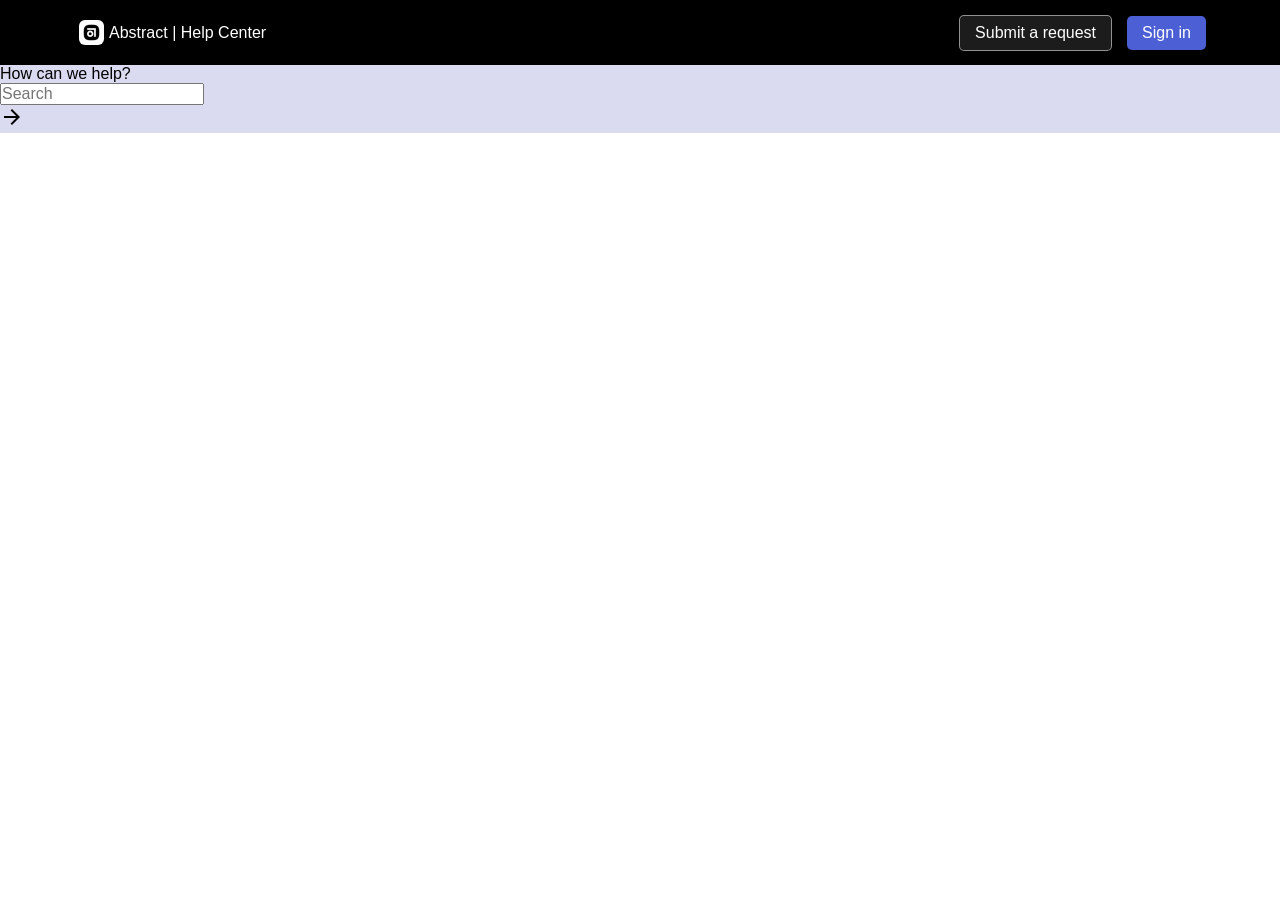
==== index.html @ df41daa0 "Update index.html" ====
<!doctype html>
<html lang="pt-br">
  <head>
    <meta charset="UTF-8" />
    <meta name="viewport" content="width=device-width, initial-scale=1.0" />
    <title>Abstract</title>
    <link rel="stylesheet" href="style/style.css" />
    <link rel="stylesheet" href="style/mobile-first.css" />
    <link
      href="https://fonts.googleapis.com/css2?family=Material+Symbols+Outlined"
      rel="stylesheet"
    />
  </head>
  <body>
    <header>
      <nav id="navegacao">
        <div id="abstract">
          <img src="img/Abstract.png" alt="" />
          <span><a href="#">Abstract | Help Center</a></span>
        </div>
        <span id="botao">
          <img src="img/menu.svg" onclick="ficarVisivel()" alt="" />
        </span>
        <div id="itens" class="menu">
          <ul>
            <li><button id="submit">Submit a request</button></li>
            <li><button id="signin">Sign in</button></li>
          </ul>
        </div>
      </nav>
      <menu>
        <h1>How can we help?</h1>
        <div id="search">
          <input
            type="text"
            name="pesquisa"
            id="ipesquisa"
            placeholder="Search"
          />
          <div id="simbolo">
            <span class="material-symbols-outlined"> arrow_forward </span>
          </div>
        </div>
      </menu>
    </header>
    <main>
      <section>
        <article></article>
      </section>
      <section>
        <article></article>
      </section>
    </main>
    <footer></footer>

    <script>
      let itens = document.getElementById("itens");
      
      function ficarVisivel() {
        itens.classList.toggle("visivel");
      }
      document.addEventListener("click", function (event) {
        const menu = document.getElementById("itens");
        const botao = document.getElementById("botao");

        // Se o menu está visível E o clique NÃO foi no menu E NEM no botão
        if (
          menu.classList.contains("visivel") &&
          !menu.contains(event.target) &&
          !botao.contains(event.target)
        ) {
          ficarVisivel();
        }
      });
    </script>
  </body>
</html>
---- style/style.css ----
@charset "UTF-8";

* {
  margin: 0;
  padding: 0;
  font-family: Arial, Helvetica, sans-serif;
  font-weight: normal;
  font-size: 1em;
  box-sizing: border-box;
}

body {
  background-color: #fff;
  width: 100vw;
  height: 100vh;
}

header {
  background-color: #dadbf1;
  max-height: 800px;
}

header > nav {
  display: flex;
  flex-flow: row nowrap;
  justify-content: space-between;
  align-items: center;

  background-color: #000000;
  width: 100vw;
  padding: 10px;
}

div#abstract {
  display: flex;
  justify-content: center;
  align-items: center;

  margin-left: 5vw;
}

header > nav img {
  width: 25px;
  margin: 10px 5px;
  /* margin-left: 10vw; */
  border-radius: 6px;
}

header > nav span > a {
  text-decoration: none;
  color: white;
}

header > nav > span > img {
  display: none;
}

header > nav > div.menu {
  display: flex;
  flex-flow: row nowrap;

  margin-right: 5vw;
}

header > nav > div.menu > ul {
  display: flex;
  flex-flow: row nowrap;

  align-items: center;
  gap: 15px;
}

header > nav > div.menu > ul > li {
  list-style-type: none;

  text-align: center;
}

header > nav ul button#submit {
  padding: 8px 15px;

  background-color: #1d1c1c;
  color: white;
  border: 1px solid rgba(255, 255, 255, 0.519);
  border-radius: 5px;
  cursor: pointer;
}

header > nav ul button#signin {
  padding: 8px 15px;

  background-color: #4c5fd5;
  color: white;
  border: none;
  border-radius: 5px;
  cursor: pointer;
}
---- style/mobile-first.css ----
@charset "UTF-8";


@media only screen and (max-width: 520px) {
  header > nav {
    display: flex;
    flex-flow: row nowrap;
    justify-content: space-between;
    align-items: center;
    padding: 5px 30px;
    height: 55px;

    position: relative;
  }

  header > nav > div#abstract {
    flex-wrap: wrap;
    margin: 0;
  }

  header > nav > div#abstract > img {
    margin: 0px;
    margin-right: 5px;
  }

  header > nav > span#botao {
    display: flex;
    flex-flow: row nowrap;
    justify-content: center;
    align-items: center;

    padding: 10px;
    border-radius: 50%;
    transition-duration: 0.3s;
  }

  header > nav > span#botao > img {
    display: inline-block;

    color: white;
    cursor: pointer;
    user-select: none;

    margin: auto;
  }

  header > nav > span#botao:hover {
    background-color: rgba(163, 163, 163, 0.504);
  }

  header > nav > div.menu {
    display: block;
    position: absolute;
    top: 100%;
    left: 50%;

    max-height: 0;
    opacity: 0;
    overflow: hidden;
    width: 50%;
    background-color: #1f1f1fc8;
    padding: 0px 10px;
    border-top: 0px solid transparent;
    border-bottom-left-radius: 5px;
    border-bottom-right-radius: 5px;
    transition: max-height .5s ease, opacity .5s ease, padding .5s ease, border .5s ease;
  }

  header > nav > div.menu > ul {
    display: flex;
    flex-direction: column;
    align-items: center;
    gap: 15px;
  }

  header > nav ul button#submit {
    font-size: clamp(15px, 2vw, 1.5rem);
    width: 95%;
  }

  header > nav ul button#signin {
    width: 95%;
  }

  header > nav > div.menu > ul > li {
    list-style-type: none;
    width: 50vw;

    text-align: center;
  }

  header > nav.altura {
    height: auto;
  }

  header > nav > div.visivel {
    display: flex;
    justify-content: center;

    opacity: 1;
    max-height: 200px;
    border-top: 1px solid rgba(112, 112, 112, 0.8);
    padding: 10px 0px;
  }
  header > menu {
    display: flex;
    flex-flow: column;
    justify-content: center;
    align-items: center;
  }

  header > menu > h1 {
    margin-top: 10px;
    font-size: clamp(1.5rem, 10vw, 3rem);
  }

  header > menu > div#search {
    display: flex;
    flex-flow: row nowrap;
    justify-content: center;
    align-items: center;

    width: 90vw;
    padding: 10px;
  }

  header > menu > div#search > input {
    width: 60vw;

    padding: 10px;
    border: none;
  }

  header > menu > div#search > span {
    background-color: white;
  }
}
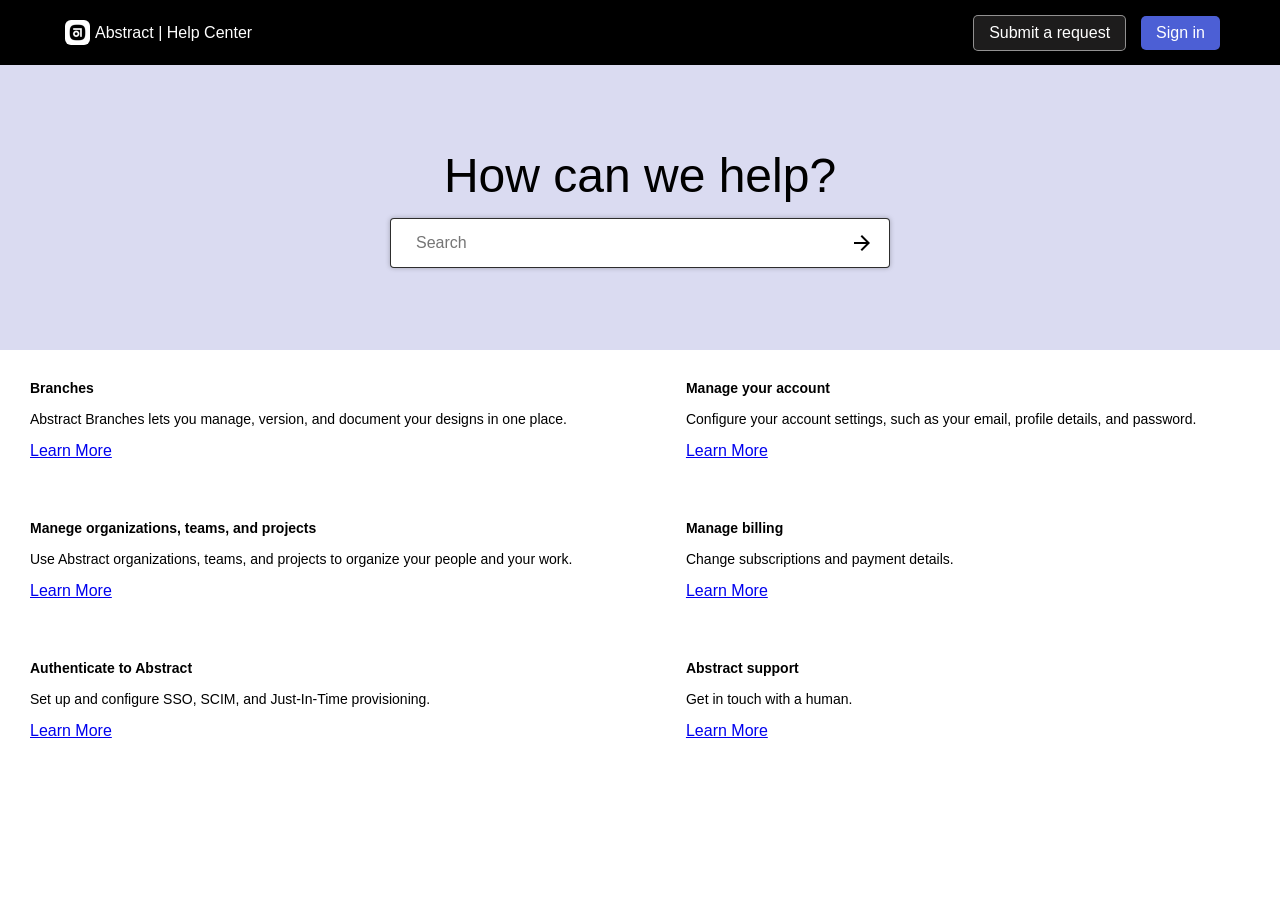
==== commit ce131a84: "adicionando animação aos cards" ====
--- a/index.html
+++ b/index.html
@@ -12,14 +12,16 @@
     />
   </head>
   <body>
-    <header>
+    <header id="altura">
       <nav id="navegacao">
         <div id="abstract">
           <img src="img/Abstract.png" alt="" />
           <span><a href="#">Abstract | Help Center</a></span>
         </div>
         <span id="botao">
-          <img src="img/menu.svg" onclick="ficarVisivel()" alt="" />
+          <span class="material-symbols-outlined" onclick="ficarVisivel()">
+            menu
+          </span>
         </span>
         <div id="itens" class="menu">
           <ul>
@@ -28,7 +30,7 @@
           </ul>
         </div>
       </nav>
-      <menu>
+      <menu id="tamanho">
         <h1>How can we help?</h1>
         <div id="search">
           <input
@@ -45,19 +47,60 @@
     </header>
     <main>
       <section>
-        <article></article>
+        <article>
+          <h2>Branches</h2>
+          <p>
+            Abstract Branches lets you manage, version, and document your
+            designs in one place.
+          </p>
+          <a href="#">Learn More</a>
+        </article>
+        <article>
+          <h2>Manege organizations, teams, and projects</h2>
+          <p>
+            Use Abstract organizations, teams, and projects to organize your
+            people and your work.
+          </p>
+          <a href="#">Learn More</a>
+        </article>
+        <article>
+          <h2>Authenticate to Abstract</h2>
+          <p>Set up and configure SSO, SCIM, and Just-In-Time provisioning.</p>
+          <a href="#">Learn More</a>
+        </article>
       </section>
       <section>
-        <article></article>
+        <article>
+          <h2>Manage your account</h2>
+          <p>
+            Configure your account settings, such as your email, profile
+            details, and password.
+          </p>
+          <a href="#">Learn More</a>
+        </article>
+        <article>
+          <h2>Manage billing</h2>
+          <p>Change subscriptions and payment details.</p>
+          <a href="#">Learn More</a>
+        </article>
+        <article>
+          <h2>Abstract support</h2>
+          <p>Get in touch with a human.</p>
+          <a href="#">Learn More</a>
+        </article>
       </section>
     </main>
     <footer></footer>
 
     <script>
       let itens = document.getElementById("itens");
-      
+      let altura = document.getElementById("altura");
+      let tamanho = document.getElementById("tamanho");
+
       function ficarVisivel() {
         itens.classList.toggle("visivel");
+        altura.classList.toggle("corDeFundo");
+        tamanho.classList.toggle("tamanhoMenu");
       }
       document.addEventListener("click", function (event) {
         const menu = document.getElementById("itens");
@@ -72,6 +115,72 @@
           ficarVisivel();
         }
       });
+      const trilho = document.querySelector("main");
+      let isDragging = false;
+      let startPos = 0;
+      let currentTranslate = 0;
+      let prevTranslate = 0;
+      let animationID = 0;
+      let currentIndex = 0;
+
+      // Captura todos os artigos
+      const articles = document.querySelectorAll("article");
+
+      articles.forEach((article, index) => {
+        // Impede comportamento padrão de arrastar imagens/links
+        article.addEventListener("dragstart", (e) => e.preventDefault());
+
+        // Eventos de Toque (Mobile)
+        article.addEventListener("touchstart", touchStart(index));
+        article.addEventListener("touchend", touchEnd);
+        article.addEventListener("touchmove", touchMove);
+      });
+
+      function touchStart(index) {
+        return function (event) {
+          currentIndex = index;
+          startPos = event.touches[0].clientX;
+          isDragging = true;
+          animationID = requestAnimationFrame(animation);
+        };
+      }
+
+      function touchMove(event) {
+        if (isDragging) {
+          const currentPosition = event.touches[0].clientX;
+          currentTranslate = prevTranslate + currentPosition - startPos;
+        }
+      }
+
+      function touchEnd() {
+        isDragging = false;
+        cancelAnimationFrame(animationID);
+
+        const movedBy = currentTranslate - prevTranslate;
+
+        // Se arrastou mais de 100px, muda de card
+        if (movedBy < -100 && currentIndex < articles.length - 1)
+          currentIndex += 1;
+        if (movedBy > 100 && currentIndex > 0) currentIndex -= 1;
+
+        setPositionByIndex();
+      }
+
+      function animation() {
+        setSliderPosition();
+        if (isDragging) requestAnimationFrame(animation);
+      }
+
+      function setSliderPosition() {
+        trilho.style.transform = `translateX(${currentTranslate}px)`;
+      }
+
+      function setPositionByIndex() {
+        // Calcula a posição exata para centralizar o card
+        currentTranslate = currentIndex * -window.innerWidth * 0.9; // Ajuste baseado no flex-basis
+        prevTranslate = currentTranslate;
+        setSliderPosition();
+      }
     </script>
   </body>
 </html>
--- a/style/style.css
+++ b/style/style.css
@@ -17,7 +17,9 @@
 
 header {
   background-color: #dadbf1;
-  max-height: 800px;
+  height: 350px;
+
+  transition-duration: .5s;
 }
 
 header > nav {
@@ -36,7 +38,7 @@
   justify-content: center;
   align-items: center;
 
-  margin-left: 5vw;
+  padding-left: 50px;
 }
 
 header > nav img {
@@ -59,7 +61,7 @@
   display: flex;
   flex-flow: row nowrap;
 
-  margin-right: 5vw;
+  padding-right: 50px;
 }
 
 header > nav > div.menu > ul {
@@ -95,3 +97,89 @@
   border-radius: 5px;
   cursor: pointer;
 }
+
+header > menu {
+  display: flex;
+  flex-flow: column nowrap;
+  justify-content: center;
+  align-items: center;
+
+  height: calc(100% - 65px);
+}
+
+header > menu > h1 {
+  font-size: clamp(1.5rem, 10vw, 3rem);
+}
+
+header > menu > div#search {
+  display: flex;
+  flex-flow: row nowrap;
+  justify-content: center;
+  align-items: center;
+
+  width: 500px;
+  border-radius: 4px;
+  border: 1px solid rgba(0, 0, 0, 0.823);
+  background-color: white;
+  padding: 5px 15px;
+  overflow: hidden;
+  margin-top: 15px;
+  
+  box-shadow: 0px 0px 5px rgba(0, 0, 0, 0.263);
+}
+
+header > menu > div#search > input {
+  flex: 1;
+
+  padding: 10px;
+  border: none;
+  outline: none;
+  background: transparent;
+  font-size: 1rem;
+}
+
+header > menu > div#search > span {
+  background-color: white;
+}
+
+#simbolo {
+  display: flex;
+  flex-flow: row nowrap;
+  justify-content: center;
+  align-items: center;
+
+  background-color: white;
+  height: 38px;
+  user-select: none;
+  cursor: pointer;
+}
+
+#botao {
+  display: none;
+}
+
+  main {
+    display: grid;
+    grid-template-columns: repeat(2, auto);
+  }
+
+  main > section {
+    display: grid;
+    grid-template-rows: auto auto auto;
+
+    /* border: 1px solid black; */
+  }
+
+  main > section > article {
+    padding: 30px;
+  }
+
+  main > section > article > h2 {
+    font-size: clamp(10px, 14px, 1.5rem);
+    font-weight: bolder;
+  }
+
+  main > section > article > p {
+    font-size: clamp(10px, 14px, 1.5rem);
+    padding: 15px 0px;
+  }
--- a/style/mobile-first.css
+++ b/style/mobile-first.css
@@ -1,21 +1,24 @@
 @charset "UTF-8";
 
+@media only screen and (max-width: 600px) {
+  header.corDeFundo {
+    height: calc(285px + 174px);
 
-@media only screen and (max-width: 520px) {
+    transition-duration: .5s;
+  }
+
   header > nav {
     display: flex;
-    flex-flow: row nowrap;
+    flex-flow: row wrap;
     justify-content: space-between;
     align-items: center;
-    padding: 5px 30px;
-    height: 55px;
-
-    position: relative;
+    height: auto;
   }
 
   header > nav > div#abstract {
     flex-wrap: wrap;
     margin: 0;
+    padding-left: 15px;
   }
 
   header > nav > div#abstract > img {
@@ -34,13 +37,12 @@
     transition-duration: 0.3s;
   }
 
-  header > nav > span#botao > img {
+  header > nav > span#botao > span {
     display: inline-block;
 
     color: white;
     cursor: pointer;
     user-select: none;
-
     margin: auto;
   }
 
@@ -50,20 +52,15 @@
 
   header > nav > div.menu {
     display: block;
-    position: absolute;
-    top: 100%;
-    left: 50%;
+    opacity: 0;
+    max-height: 0;
+    overflow: hidden;
 
-    max-height: 0;
-    opacity: 0;
-    overflow: hidden;
-    width: 50%;
+    width: 100%;
     background-color: #1f1f1fc8;
-    padding: 0px 10px;
-    border-top: 0px solid transparent;
-    border-bottom-left-radius: 5px;
-    border-bottom-right-radius: 5px;
-    transition: max-height .5s ease, opacity .5s ease, padding .5s ease, border .5s ease;
+    margin: 0;
+
+    transition-duration: .3s;
   }
 
   header > nav > div.menu > ul {
@@ -89,29 +86,29 @@
     text-align: center;
   }
 
-  header > nav.altura {
-    height: auto;
-  }
-
   header > nav > div.visivel {
     display: flex;
     justify-content: center;
+    align-items: center;
 
     opacity: 1;
+    padding: 10px 0px;
+    margin-top: 5px;
+    border-top: 1px solid rgba(112, 112, 112, 0.8);
     max-height: 200px;
-    border-top: 1px solid rgba(112, 112, 112, 0.8);
-    padding: 10px 0px;
   }
   header > menu {
     display: flex;
     flex-flow: column;
     justify-content: center;
     align-items: center;
+    padding: 20px;
+
+    transition-duration: .5s;
   }
 
-  header > menu > h1 {
-    margin-top: 10px;
-    font-size: clamp(1.5rem, 10vw, 3rem);
+  header > menu.tamanhoMenu {
+    height: calc(100% - 174px);
   }
 
   header > menu > div#search {
@@ -120,18 +117,34 @@
     justify-content: center;
     align-items: center;
 
-    width: 90vw;
-    padding: 10px;
+    width: 85vw;
+    border-radius: 4px;
+    background-color: white;
+    padding: 5px 15px;
+    overflow: hidden;
+    margin-top: 15px;
   }
 
-  header > menu > div#search > input {
-    width: 60vw;
-
-    padding: 10px;
-    border: none;
+  main {
+    display: flex;
+    overflow-x: hidden; /* Esconde a barra de rolagem horizontal */
+    scroll-behavior: smooth;
+    width: 100vw;
+    padding: 20px 0;
   }
 
-  header > menu > div#search > span {
-    background-color: white;
+  main > section {
+    display: flex;
+    flex: 0 1 auto;
   }
-}
+
+  article {
+    flex: 0 0 85vw; /* Cada card ocupa 85% da largura da tela */
+    margin: 0 15px;
+    background: #fff;
+    border-radius: 8px;
+    padding: 20px;
+    box-shadow: 0 4px 10px rgba(0,0,0,0.1);
+    transition: transform 0.3s ease;
+  }
+}
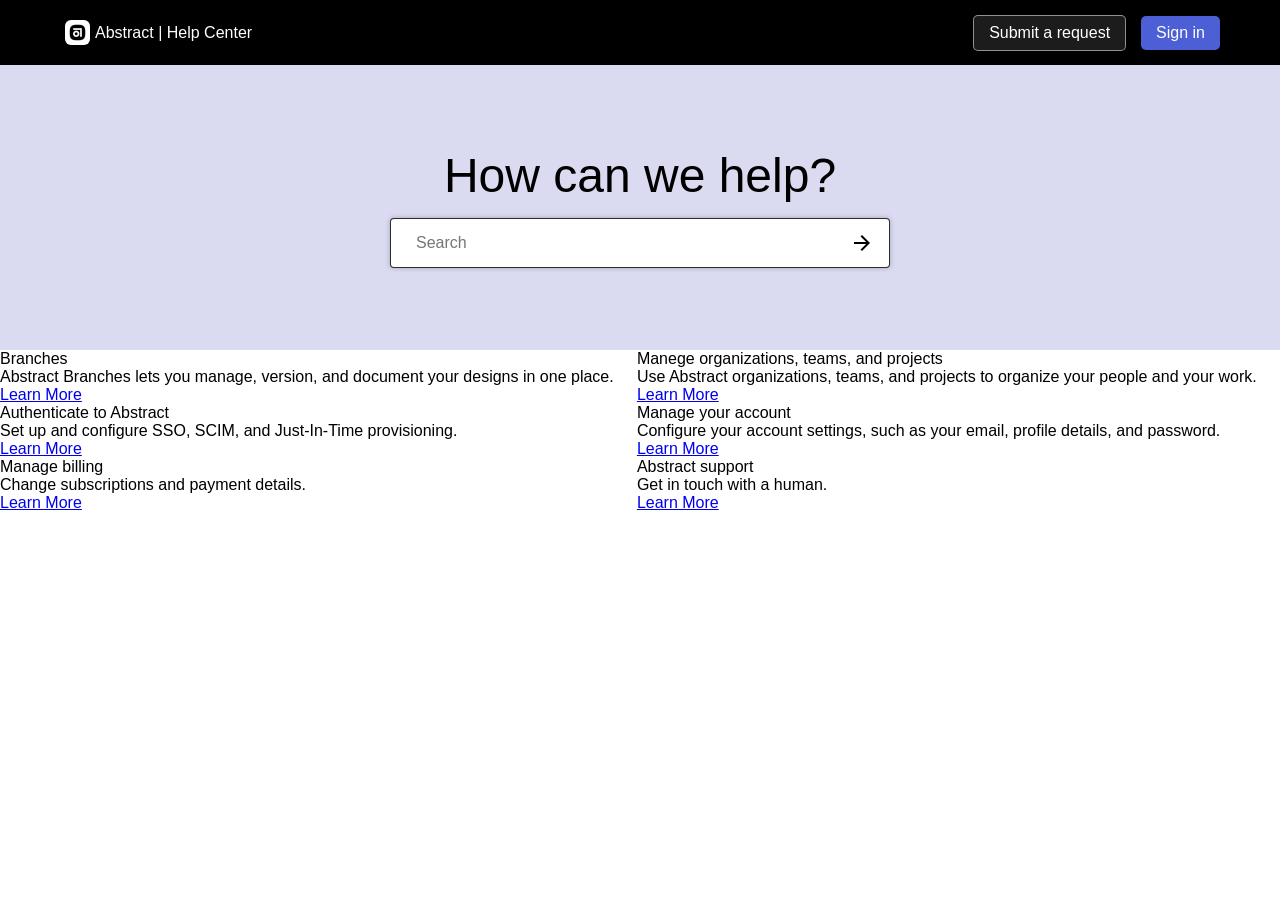
==== commit e9d41c15: "Update index.html" ====
--- a/index.html
+++ b/index.html
@@ -46,49 +46,45 @@
       </menu>
     </header>
     <main>
-      <section>
-        <article>
-          <h2>Branches</h2>
-          <p>
-            Abstract Branches lets you manage, version, and document your
-            designs in one place.
-          </p>
-          <a href="#">Learn More</a>
-        </article>
-        <article>
-          <h2>Manege organizations, teams, and projects</h2>
-          <p>
-            Use Abstract organizations, teams, and projects to organize your
-            people and your work.
-          </p>
-          <a href="#">Learn More</a>
-        </article>
-        <article>
-          <h2>Authenticate to Abstract</h2>
-          <p>Set up and configure SSO, SCIM, and Just-In-Time provisioning.</p>
-          <a href="#">Learn More</a>
-        </article>
-      </section>
-      <section>
-        <article>
-          <h2>Manage your account</h2>
-          <p>
-            Configure your account settings, such as your email, profile
-            details, and password.
-          </p>
-          <a href="#">Learn More</a>
-        </article>
-        <article>
-          <h2>Manage billing</h2>
-          <p>Change subscriptions and payment details.</p>
-          <a href="#">Learn More</a>
-        </article>
-        <article>
-          <h2>Abstract support</h2>
-          <p>Get in touch with a human.</p>
-          <a href="#">Learn More</a>
-        </article>
-      </section>
+      <article>
+        <h2>Branches</h2>
+        <p>
+          Abstract Branches lets you manage, version, and document your designs
+          in one place.
+        </p>
+        <a href="#">Learn More</a>
+      </article>
+      <article>
+        <h2>Manege organizations, teams, and projects</h2>
+        <p>
+          Use Abstract organizations, teams, and projects to organize your
+          people and your work.
+        </p>
+        <a href="#">Learn More</a>
+      </article>
+      <article>
+        <h2>Authenticate to Abstract</h2>
+        <p>Set up and configure SSO, SCIM, and Just-In-Time provisioning.</p>
+        <a href="#">Learn More</a>
+      </article>
+      <article>
+        <h2>Manage your account</h2>
+        <p>
+          Configure your account settings, such as your email, profile details,
+          and password.
+        </p>
+        <a href="#">Learn More</a>
+      </article>
+      <article>
+        <h2>Manage billing</h2>
+        <p>Change subscriptions and payment details.</p>
+        <a href="#">Learn More</a>
+      </article>
+      <article>
+        <h2>Abstract support</h2>
+        <p>Get in touch with a human.</p>
+        <a href="#">Learn More</a>
+      </article>
     </main>
     <footer></footer>
 
@@ -176,8 +172,9 @@
       }
 
       function setPositionByIndex() {
-        // Calcula a posição exata para centralizar o card
-        currentTranslate = currentIndex * -window.innerWidth * 0.9; // Ajuste baseado no flex-basis
+        // Pegamos a largura de um card + a margem para saber quanto pular
+        const cardWidth = articles[0].offsetWidth + 30; // 30 é o total de margens laterais
+        currentTranslate = currentIndex * -cardWidth;
         prevTranslate = currentTranslate;
         setSliderPosition();
       }
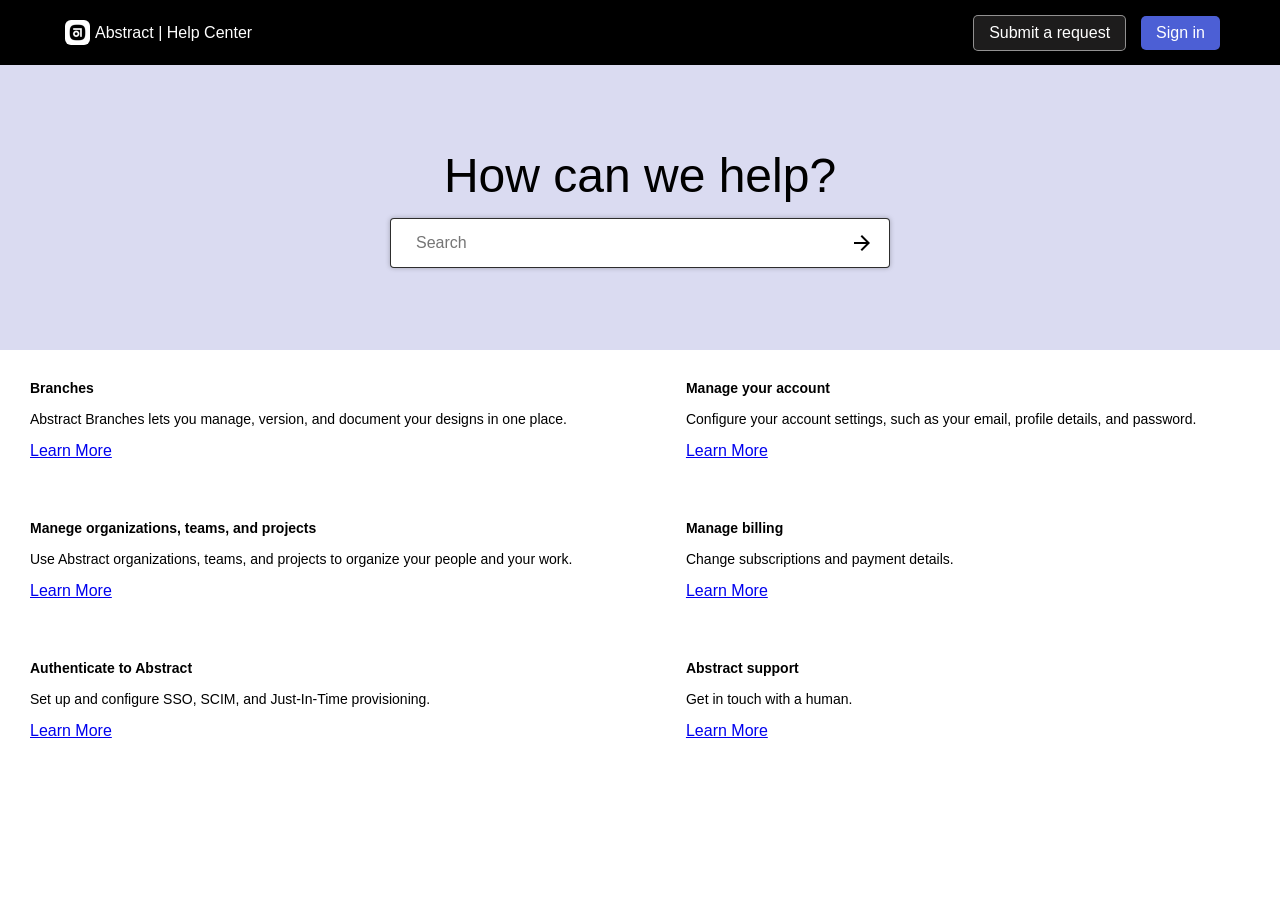
==== commit 73e60dd6: "Update index.html" ====
--- a/index.html
+++ b/index.html
@@ -46,45 +46,46 @@
       </menu>
     </header>
     <main>
-      <article>
-        <h2>Branches</h2>
-        <p>
-          Abstract Branches lets you manage, version, and document your designs
-          in one place.
-        </p>
-        <a href="#">Learn More</a>
-      </article>
-      <article>
-        <h2>Manege organizations, teams, and projects</h2>
-        <p>
-          Use Abstract organizations, teams, and projects to organize your
-          people and your work.
-        </p>
-        <a href="#">Learn More</a>
-      </article>
-      <article>
-        <h2>Authenticate to Abstract</h2>
-        <p>Set up and configure SSO, SCIM, and Just-In-Time provisioning.</p>
-        <a href="#">Learn More</a>
-      </article>
-      <article>
-        <h2>Manage your account</h2>
-        <p>
-          Configure your account settings, such as your email, profile details,
-          and password.
-        </p>
-        <a href="#">Learn More</a>
-      </article>
-      <article>
-        <h2>Manage billing</h2>
-        <p>Change subscriptions and payment details.</p>
-        <a href="#">Learn More</a>
-      </article>
-      <article>
-        <h2>Abstract support</h2>
-        <p>Get in touch with a human.</p>
-        <a href="#">Learn More</a>
-      </article>
+      <section>
+        <article>
+          <h2>Branches</h2>
+          <p>
+            Abstract Branches lets you manage, version, and document your
+            designs in one place.
+          </p>
+          <a href="#">Learn More</a>
+        </article>
+        <article>
+          <h2>Manege organizations, teams, and projects</h2>
+          <p>
+            Use Abstract organizations, teams, and projects to organize your
+            people and your work.
+          </p>
+          <a href="#">Learn More</a>
+        </article>
+        <article>
+          <h2>Authenticate to Abstract</h2>
+          <p>Set up and configure SSO, SCIM, and Just-In-Time provisioning.</p>
+          <a href="#">Learn More</a>
+        </article>
+      </section>
+      <section>
+        <article>
+          <h2>Manage your account</h2>
+          <p>Configure your account settings, such as your email, profile details, and password.</p>
+          <a href="#">Learn More</a>
+        </article>
+        <article>
+          <h2>Manage billing</h2>
+          <p>Change subscriptions and payment details.</p>
+          <a href="#">Learn More</a>
+        </article>
+        <article>
+          <h2>Abstract support</h2>
+          <p>Get in touch with a human.</p>
+          <a href="#">Learn More</a>
+        </article>
+      </section>
     </main>
     <footer></footer>
 
@@ -111,73 +112,6 @@
           ficarVisivel();
         }
       });
-      const trilho = document.querySelector("main");
-      let isDragging = false;
-      let startPos = 0;
-      let currentTranslate = 0;
-      let prevTranslate = 0;
-      let animationID = 0;
-      let currentIndex = 0;
-
-      // Captura todos os artigos
-      const articles = document.querySelectorAll("article");
-
-      articles.forEach((article, index) => {
-        // Impede comportamento padrão de arrastar imagens/links
-        article.addEventListener("dragstart", (e) => e.preventDefault());
-
-        // Eventos de Toque (Mobile)
-        article.addEventListener("touchstart", touchStart(index));
-        article.addEventListener("touchend", touchEnd);
-        article.addEventListener("touchmove", touchMove);
-      });
-
-      function touchStart(index) {
-        return function (event) {
-          currentIndex = index;
-          startPos = event.touches[0].clientX;
-          isDragging = true;
-          animationID = requestAnimationFrame(animation);
-        };
-      }
-
-      function touchMove(event) {
-        if (isDragging) {
-          const currentPosition = event.touches[0].clientX;
-          currentTranslate = prevTranslate + currentPosition - startPos;
-        }
-      }
-
-      function touchEnd() {
-        isDragging = false;
-        cancelAnimationFrame(animationID);
-
-        const movedBy = currentTranslate - prevTranslate;
-
-        // Se arrastou mais de 100px, muda de card
-        if (movedBy < -100 && currentIndex < articles.length - 1)
-          currentIndex += 1;
-        if (movedBy > 100 && currentIndex > 0) currentIndex -= 1;
-
-        setPositionByIndex();
-      }
-
-      function animation() {
-        setSliderPosition();
-        if (isDragging) requestAnimationFrame(animation);
-      }
-
-      function setSliderPosition() {
-        trilho.style.transform = `translateX(${currentTranslate}px)`;
-      }
-
-      function setPositionByIndex() {
-        // Pegamos a largura de um card + a margem para saber quanto pular
-        const cardWidth = articles[0].offsetWidth + 30; // 30 é o total de margens laterais
-        currentTranslate = currentIndex * -cardWidth;
-        prevTranslate = currentTranslate;
-        setSliderPosition();
-      }
     </script>
   </body>
 </html>
--- a/style/style.css
+++ b/style/style.css
@@ -163,13 +163,6 @@
     grid-template-columns: repeat(2, auto);
   }
 
-  main > section {
-    display: grid;
-    grid-template-rows: auto auto auto;
-
-    /* border: 1px solid black; */
-  }
-
   main > section > article {
     padding: 30px;
   }
--- a/style/mobile-first.css
+++ b/style/mobile-first.css
@@ -127,24 +127,19 @@
 
   main {
     display: flex;
+    flex-flow: row nowrap;
     overflow-x: hidden; /* Esconde a barra de rolagem horizontal */
-    scroll-behavior: smooth;
-    width: 100vw;
+    width: 100%;
     padding: 20px 0;
-  }
-
-  main > section {
-    display: flex;
-    flex: 0 1 auto;
+    touch-action: pan-y;
   }
 
   article {
-    flex: 0 0 85vw; /* Cada card ocupa 85% da largura da tela */
-    margin: 0 15px;
+    flex: 0 0 85vw;
+    margin: 0 7.5vw;
     background: #fff;
     border-radius: 8px;
-    padding: 20px;
+    padding: 30px;
     box-shadow: 0 4px 10px rgba(0,0,0,0.1);
-    transition: transform 0.3s ease;
   }
 }
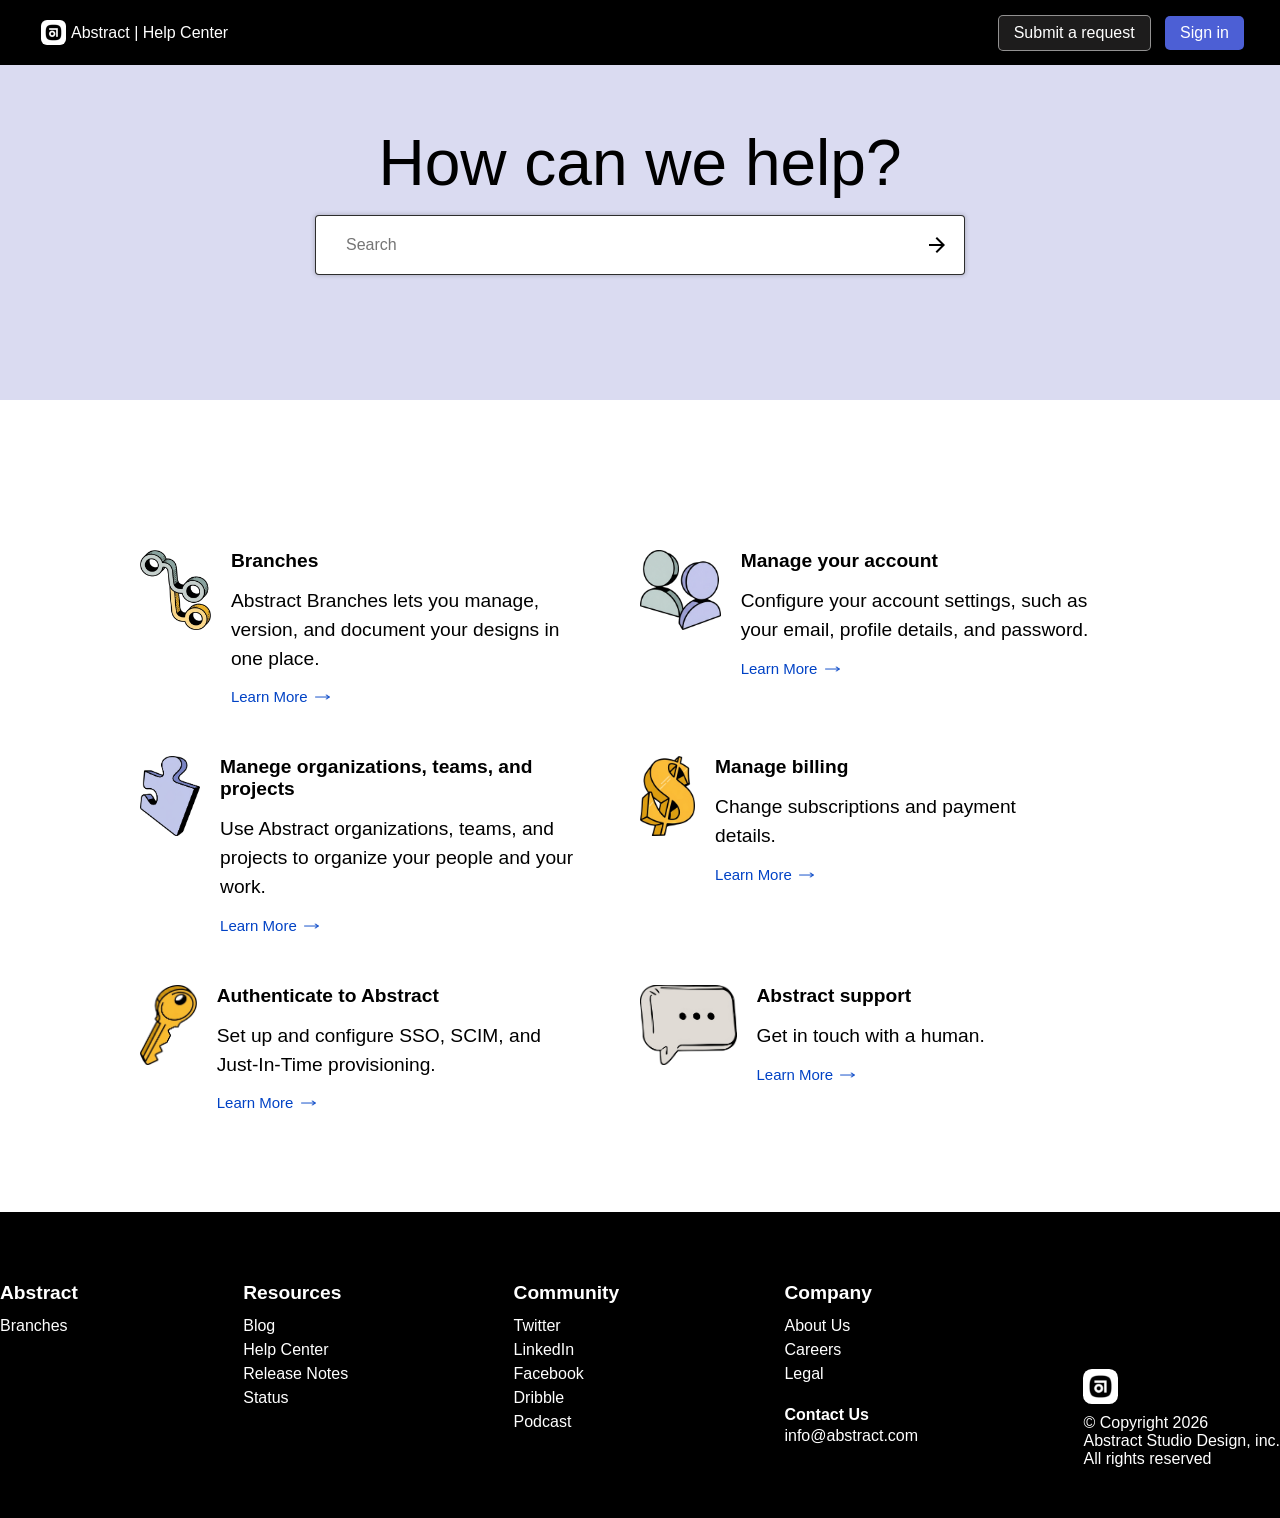
==== commit 773b28ac: "atualizações de interface" ====
--- a/index.html
+++ b/index.html
@@ -6,98 +6,186 @@
     <title>Abstract</title>
     <link rel="stylesheet" href="style/style.css" />
     <link rel="stylesheet" href="style/mobile-first.css" />
-    <link
-      href="https://fonts.googleapis.com/css2?family=Material+Symbols+Outlined"
+    <link href="https://fonts.googleapis.com/css2?family=Material+Symbols+Outlined" rel="stylesheet"/>
+    <!-- <link
       rel="stylesheet"
-    />
+      href="https://fonts.googleapis.com/css2?family=Material+Symbols+Outlined:opsz,wght,FILL,GRAD@24,400,0,0&icon_names=menu"
+    /> -->
   </head>
   <body>
-    <header id="altura">
-      <nav id="navegacao">
+    <nav>
+      <div id="navegacao">
         <div id="abstract">
           <img src="img/Abstract.png" alt="" />
-          <span><a href="#">Abstract | Help Center</a></span>
-        </div>
-        <span id="botao">
-          <span class="material-symbols-outlined" onclick="ficarVisivel()">
-            menu
+          <span>
+            <strong>Abstract |</strong>
+            <a href="#">Help Center</a>
           </span>
+        </div>
+        <span id="botao" onclick="ficarVisivel()">
+          <!-- <span class="material-symbols-outlined"> menu </span> -->
+          <span class="material-symbols-outlined"> menu </span>
         </span>
         <div id="itens" class="menu">
-          <ul>
-            <li><button id="submit">Submit a request</button></li>
-            <li><button id="signin">Sign in</button></li>
-          </ul>
-        </div>
-      </nav>
-      <menu id="tamanho">
-        <h1>How can we help?</h1>
-        <div id="search">
-          <input
-            type="text"
-            name="pesquisa"
-            id="ipesquisa"
-            placeholder="Search"
-          />
-          <div id="simbolo">
-            <span class="material-symbols-outlined"> arrow_forward </span>
-          </div>
-        </div>
-      </menu>
+          <button id="submit">Submit a request</button>
+          <button id="signin">Sign in</button>
+        </div>
+      </div>
+    </nav>
+    <header>
+      <h1>How can we help?</h1>
+      <div id="search">
+        <input
+          type="text"
+          name="pesquisa"
+          id="ipesquisa"
+          placeholder="Search"
+        />
+        <div id="simbolo">
+          <span class="material-symbols-outlined"> arrow_forward </span>
+        </div>
+      </div>
     </header>
     <main>
       <section>
+        <article class="asideTp">
+          <div class="around">
+            <img src="img/image1.png" alt="" />
+            <div class="conteudo">
+              <h2>Branches</h2>
+              <p>
+                Abstract Branches lets you manage, version, and document your
+                designs in one place.
+              </p>
+              <a href="#"
+                >Learn More <img src="img/seta-direita.png" alt=""
+              /></a>
+            </div>
+          </div>
+        </article>
         <article>
-          <h2>Branches</h2>
-          <p>
-            Abstract Branches lets you manage, version, and document your
-            designs in one place.
-          </p>
-          <a href="#">Learn More</a>
-        </article>
-        <article>
-          <h2>Manege organizations, teams, and projects</h2>
-          <p>
-            Use Abstract organizations, teams, and projects to organize your
-            people and your work.
-          </p>
-          <a href="#">Learn More</a>
-        </article>
-        <article>
-          <h2>Authenticate to Abstract</h2>
-          <p>Set up and configure SSO, SCIM, and Just-In-Time provisioning.</p>
-          <a href="#">Learn More</a>
+          <div class="around">
+            <img src="img/image2.png" alt="" />
+            <div class="conteudo">
+              <h2>Manage your account</h2>
+              <p>
+                Configure your account settings, such as your email, profile
+                details, and password.
+              </p>
+              <a href="#"
+                >Learn More <img src="img/seta-direita.png" alt=""
+              /></a>
+            </div>
+          </div>
         </article>
       </section>
       <section>
+        <article class="asideTp">
+          <div class="around">
+            <img src="img/image3.png" alt="" />
+            <div class="conteudo">
+              <h2>Manege organizations, teams, and projects</h2>
+              <p>
+                Use Abstract organizations, teams, and projects to organize your
+                people and your work.
+              </p>
+              <a href="#"
+                >Learn More <img src="img/seta-direita.png" alt=""
+              /></a>
+            </div>
+          </div>
+        </article>
         <article>
-          <h2>Manage your account</h2>
-          <p>Configure your account settings, such as your email, profile details, and password.</p>
-          <a href="#">Learn More</a>
+          <div class="around">
+            <img src="img/image4.png" alt="" />
+            <div class="conteudo">
+              <h2>Manage billing</h2>
+              <p>Change subscriptions and payment details.</p>
+              <a href="#"
+                >Learn More <img src="img/seta-direita.png" alt=""
+              /></a>
+            </div>
+          </div>
+        </article>
+      </section>
+      <section>
+        <article class="asideTp">
+          <div class="around">
+            <img src="img/image5.png" alt="" />
+            <div class="conteudo">
+              <h2>Authenticate to Abstract</h2>
+              <p>
+                Set up and configure SSO, SCIM, and Just-In-Time provisioning.
+              </p>
+              <a href="#"
+                >Learn More <img src="img/seta-direita.png" alt=""
+              /></a>
+            </div>
+          </div>
         </article>
         <article>
-          <h2>Manage billing</h2>
-          <p>Change subscriptions and payment details.</p>
-          <a href="#">Learn More</a>
-        </article>
-        <article>
-          <h2>Abstract support</h2>
-          <p>Get in touch with a human.</p>
-          <a href="#">Learn More</a>
+          <div class="around">
+            <img src="img/image6.png" />
+            <div class="conteudo">
+              <h2>Abstract support</h2>
+              <p>Get in touch with a human.</p>
+              <a href="#"
+                >Learn More <img src="img/seta-direita.png" alt=""
+              /></a>
+            </div>
+          </div>
         </article>
       </section>
     </main>
-    <footer></footer>
+    <footer>
+      <div class="credits">
+        <div class="aside">
+          <h3>Abstract</h3>
+          <p>Branches</p>
+        </div>
+        <div class="aside">
+          <h3>Resources</h3>
+          <p>Blog</p>
+          <p>Help Center</p>
+          <p>Release Notes</p>
+          <p>Status</p>
+        </div>
+        <div class="aside">
+          <h3>Community</h3>
+          <p>Twitter</p>
+          <p>LinkedIn</p>
+          <p>Facebook</p>
+          <p>Dribble</p>
+          <p>Podcast</p>
+        </div>
+        <div class="aside">
+          <h3>Company</h3>
+          <p>About Us</p>
+          <p>Careers</p>
+          <p>Legal</p>
 
+          <h4>Contact Us</h4>
+          <p>info@abstract.com</p>
+        </div>
+        <div class="asidE">
+          <img src="img/Abstract.png" alt="" />
+          <p>
+            &COPY; Copyright 2026 <br />
+            Abstract Studio Design, inc. <br />
+            All rights reserved
+          </p>
+        </div>
+      </div>
+    </footer>
     <script>
       let itens = document.getElementById("itens");
       let altura = document.getElementById("altura");
       let tamanho = document.getElementById("tamanho");
+      /* let navegacao = document.getElementById("navegacao"); */
 
       function ficarVisivel() {
         itens.classList.toggle("visivel");
         altura.classList.toggle("corDeFundo");
-        tamanho.classList.toggle("tamanhoMenu");
       }
       document.addEventListener("click", function (event) {
         const menu = document.getElementById("itens");
--- a/style/style.css
+++ b/style/style.css
@@ -1,4 +1,17 @@
 @charset "UTF-8";
+@media only screen and (max-width: 1016px) {
+  main {
+    margin: 0px;
+  }
+
+  main > section > article {
+    margin: auto;
+  }
+  
+  /* main > section > article.asideTp {
+    justify-content: center;
+  }  */
+}
 
 * {
   margin: 0;
@@ -11,74 +24,64 @@
 
 body {
   background-color: #fff;
-  width: 100vw;
-  height: 100vh;
-}
-
-header {
-  background-color: #dadbf1;
-  height: 350px;
-
-  transition-duration: .5s;
-}
-
-header > nav {
-  display: flex;
-  flex-flow: row nowrap;
-  justify-content: space-between;
-  align-items: center;
-
+  width: 100%;
+  height: 100%;
+}
+
+nav {
+  position: fixed;
+  background-attachment: fixed;
   background-color: #000000;
-  width: 100vw;
-  padding: 10px;
+  width: 100%;
+  padding: 0px 36px;
+
+  left: 0;
+  top: 0;
+  z-index: 1000;
 }
 
 div#abstract {
   display: flex;
   justify-content: center;
   align-items: center;
-
-  padding-left: 50px;
-}
-
-header > nav img {
+}
+
+#abstract > span {
+  color: white;
+}
+
+#abstract > span > strong {
+  cursor: pointer;
+  user-select: none;
+}
+
+nav img {
   width: 25px;
   margin: 10px 5px;
   /* margin-left: 10vw; */
   border-radius: 6px;
 }
 
-header > nav span > a {
+nav > #navegacao {
+  display: flex;
+  justify-content: space-between;
+  align-items: center;
+
+  padding: 10px 0px;
+  max-width: 1300px;
+  margin: auto;
+}
+
+nav span > a {
   text-decoration: none;
   color: white;
 }
 
-header > nav > span > img {
+/* nav > div#navegacao > span#botao > span.material-symbols-outlined {
   display: none;
-}
-
-header > nav > div.menu {
-  display: flex;
-  flex-flow: row nowrap;
-
-  padding-right: 50px;
-}
-
-header > nav > div.menu > ul {
-  display: flex;
-  flex-flow: row nowrap;
-
-  align-items: center;
-  gap: 15px;
-}
-
-header > nav > div.menu > ul > li {
-  list-style-type: none;
-
-  text-align: center;
-}
-
-header > nav ul button#submit {
+} */
+
+nav button#submit {
   padding: 8px 15px;
 
   background-color: #1d1c1c;
@@ -88,7 +91,13 @@
   cursor: pointer;
 }
 
-header > nav ul button#signin {
+button#submit:hover {
+  background-color: white;
+  color: #1d1d1d;
+  /* border: 1px solid #4c5fd5; */
+}
+
+nav button#signin {
   padding: 8px 15px;
 
   background-color: #4c5fd5;
@@ -96,49 +105,60 @@
   border: none;
   border-radius: 5px;
   cursor: pointer;
-}
-
-header > menu {
+  margin-left: 10px;
+}
+
+button#signin:hover {
+  background-color: rgb(255, 255, 255);
+  color: black;
+}
+
+header {
   display: flex;
   flex-flow: column nowrap;
   justify-content: center;
   align-items: center;
 
-  height: calc(100% - 65px);
-}
-
-header > menu > h1 {
-  font-size: clamp(1.5rem, 10vw, 3rem);
-}
-
-header > menu > div#search {
+  background-color: #dadbf1;
+  width: 100%;
+  height: 400px;
+  /*   height: calc(365px - 65px); */
+
+  /* transition-duration: 0.5s; */
+}
+
+header > h1 {
+  font-size: clamp(2rem, 10vw, 4rem);
+}
+
+header > div#search {
   display: flex;
   flex-flow: row nowrap;
   justify-content: center;
   align-items: center;
 
-  width: 500px;
+  width: 650px;
   border-radius: 4px;
   border: 1px solid rgba(0, 0, 0, 0.823);
   background-color: white;
   padding: 5px 15px;
   overflow: hidden;
   margin-top: 15px;
-  
+
   box-shadow: 0px 0px 5px rgba(0, 0, 0, 0.263);
 }
 
-header > menu > div#search > input {
+header > div#search > input {
   flex: 1;
 
-  padding: 10px;
+  padding: 15px;
   border: none;
   outline: none;
   background: transparent;
   font-size: 1rem;
 }
 
-header > menu > div#search > span {
+header > div#search > span {
   background-color: white;
 }
 
@@ -158,21 +178,130 @@
   display: none;
 }
 
-  main {
-    display: grid;
-    grid-template-columns: repeat(2, auto);
-  }
-
-  main > section > article {
-    padding: 30px;
-  }
-
-  main > section > article > h2 {
-    font-size: clamp(10px, 14px, 1.5rem);
-    font-weight: bolder;
-  }
-
-  main > section > article > p {
-    font-size: clamp(10px, 14px, 1.5rem);
-    padding: 15px 0px;
-  }+main {
+  display: flex;
+  flex-flow: column wrap;
+  justify-content: space-around;
+  align-items: center;
+
+  /* height: 600px; */
+  width: 100%;
+  margin-top: 150px;
+  margin-bottom: 50px;
+}
+
+main > section {
+  display: flex;
+  flex-flow: row wrap;
+  justify-content: space-between;
+
+  max-width: 1200px;
+}
+
+main > section article {
+  display: flex;
+  flex-flow: row nowrap;
+  justify-content: start;
+  /*   align-items: center; */
+
+  /* border: 1px solid black; */
+  width: 500px;
+  margin-bottom: 50px;
+}
+
+main > section > article > div.around {
+  display: flex;
+  width: 500px;
+}
+
+main > section > article > div.around > img {
+  width: auto;
+  height: 80px;
+  margin-right: 20px;
+}
+
+main > section > article > div.around > div.conteudo {
+  width: 355px;
+}
+
+main > section > article > div.around > div.conteudo h2 {
+  font-size: clamp(1rem, 1.2em, 1.5rem);
+  font-weight: bolder;
+}
+
+main > section > article > div.around > div.conteudo p {
+  font-size: clamp(1rem, 1.2em, 1.5rem);
+  padding: 15px 0px;
+  line-height: 1.5em;
+}
+
+main > section > article > div.around > div.conteudo > a {
+  text-decoration: none;
+  font-size: 15px;
+  color: #0042c5;
+}
+
+main > section > article > div.around > div.conteudo > a > img {
+  margin-left: 3px;
+  width: 15px;
+  height: 10px;
+}
+
+footer {
+  background-color: #000000;
+  padding: 50px 0px;
+}
+
+.credits {
+  display: flex;
+  flex-flow: row wrap;
+  justify-content: space-between;
+
+  /* border: 1px solid red; */
+  max-width: 1300px;
+  margin: auto;
+}
+
+.asidE {
+  display: flex;
+  flex-flow: column nowrap;
+  justify-content: end;
+}
+
+.asidE > p {
+  margin-top: 10px;
+  color: white;
+}
+
+.asidE > img {
+  width: 35px;
+  /* margin-left: 10vw; */
+  border-radius: 25%;
+}
+
+.aside {
+  padding: 20px 0px;
+  margin-right: 15px;
+}
+
+.aside > p,
+h3, h4 {
+  color: white;
+}
+
+.aside h3 {
+  font-size: 1.2em;
+  font-weight: bolder;
+  margin-bottom: 10px;
+}
+
+.aside h4 {
+  font-weight: bolder;
+  margin-top: 20px;
+}
+
+.aside p {
+  font-size: 1em;
+  line-height: 1.5em;
+  font-weight: normal;
+}
--- a/style/mobile-first.css
+++ b/style/mobile-first.css
@@ -1,32 +1,44 @@
 @charset "UTF-8";
 
-@media only screen and (max-width: 600px) {
+@media only screen and (max-width: 695px) {
+  .asidE {
+    margin: auto;
+  }
+}
+
+@media only screen and (max-width: 680px) {
   header.corDeFundo {
     height: calc(285px + 174px);
 
-    transition-duration: .5s;
+    transition-duration: 0.5s;
   }
 
-  header > nav {
+  /*   nav {
     display: flex;
     flex-flow: row wrap;
     justify-content: space-between;
     align-items: center;
     height: auto;
+  } */
+
+  nav > div#navegacao {
+    position: relative;
+    justify-content: space-between;
+    margin: 0;
   }
 
-  header > nav > div#abstract {
+  nav > div#abstract {
     flex-wrap: wrap;
     margin: 0;
     padding-left: 15px;
   }
 
-  header > nav > div#abstract > img {
+  nav > div#abstract > img {
     margin: 0px;
     margin-right: 5px;
   }
 
-  header > nav > span#botao {
+  #botao {
     display: flex;
     flex-flow: row nowrap;
     justify-content: center;
@@ -37,56 +49,45 @@
     transition-duration: 0.3s;
   }
 
-  header > nav > span#botao > span {
+  #botao > span.material-symbols-outlined {
     display: inline-block;
 
     color: white;
-    cursor: pointer;
     user-select: none;
     margin: auto;
   }
 
-  header > nav > span#botao:hover {
+  #botao:hover {
     background-color: rgba(163, 163, 163, 0.504);
+    cursor: pointer;
   }
 
-  header > nav > div.menu {
-    display: block;
+  div.menu {
+    display: flex;
+    justify-content: center;
+    align-items: center;
     opacity: 0;
     max-height: 0;
     overflow: hidden;
+    position: absolute;
+    top: 60px;
+    left: 0px;
 
     width: 100%;
     background-color: #1f1f1fc8;
     margin: 0;
 
-    transition-duration: .3s;
+    transition-duration: 0.3s;
   }
 
-  header > nav > div.menu > ul {
-    display: flex;
-    flex-direction: column;
-    align-items: center;
-    gap: 15px;
-  }
-
-  header > nav ul button#submit {
-    font-size: clamp(15px, 2vw, 1.5rem);
-    width: 95%;
-  }
-
-  header > nav ul button#signin {
-    width: 95%;
-  }
-
-  header > nav > div.menu > ul > li {
+  div.menu > ul > li {
     list-style-type: none;
     width: 50vw;
 
     text-align: center;
   }
 
-  header > nav > div.visivel {
+  div.visivel {
     display: flex;
     justify-content: center;
     align-items: center;
@@ -97,21 +98,8 @@
     border-top: 1px solid rgba(112, 112, 112, 0.8);
     max-height: 200px;
   }
-  header > menu {
-    display: flex;
-    flex-flow: column;
-    justify-content: center;
-    align-items: center;
-    padding: 20px;
 
-    transition-duration: .5s;
-  }
-
-  header > menu.tamanhoMenu {
-    height: calc(100% - 174px);
-  }
-
-  header > menu > div#search {
+  header > div#search {
     display: flex;
     flex-flow: row nowrap;
     justify-content: center;
@@ -126,20 +114,38 @@
   }
 
   main {
-    display: flex;
-    flex-flow: row nowrap;
-    overflow-x: hidden; /* Esconde a barra de rolagem horizontal */
-    width: 100%;
-    padding: 20px 0;
-    touch-action: pan-y;
+    margin-top: 100px;
   }
 
-  article {
-    flex: 0 0 85vw;
-    margin: 0 7.5vw;
-    background: #fff;
-    border-radius: 8px;
-    padding: 30px;
-    box-shadow: 0 4px 10px rgba(0,0,0,0.1);
+  main > section {
+    width: 90vw;
+  }
+
+  main > section > article {
+    width: 90vw;
+  }
+
+  main > section > article > div {
+    justify-content: space-evenly;
+  }
+
+  main > section > article > div.around {
+    flex-flow: row wrap;
+  }
+}
+
+@media only screen and (max-width: 524px) {
+  main > section > article > div.around {
+    flex-flow: column wrap;
+  }
+
+  main > section > article > div.around > img {
+    margin: auto;
+    margin-bottom: 30px;
+  }
+
+  main > section > article > div.around > div.conteudo {
+    text-align: center;
+    width: 100%;
   }
 }
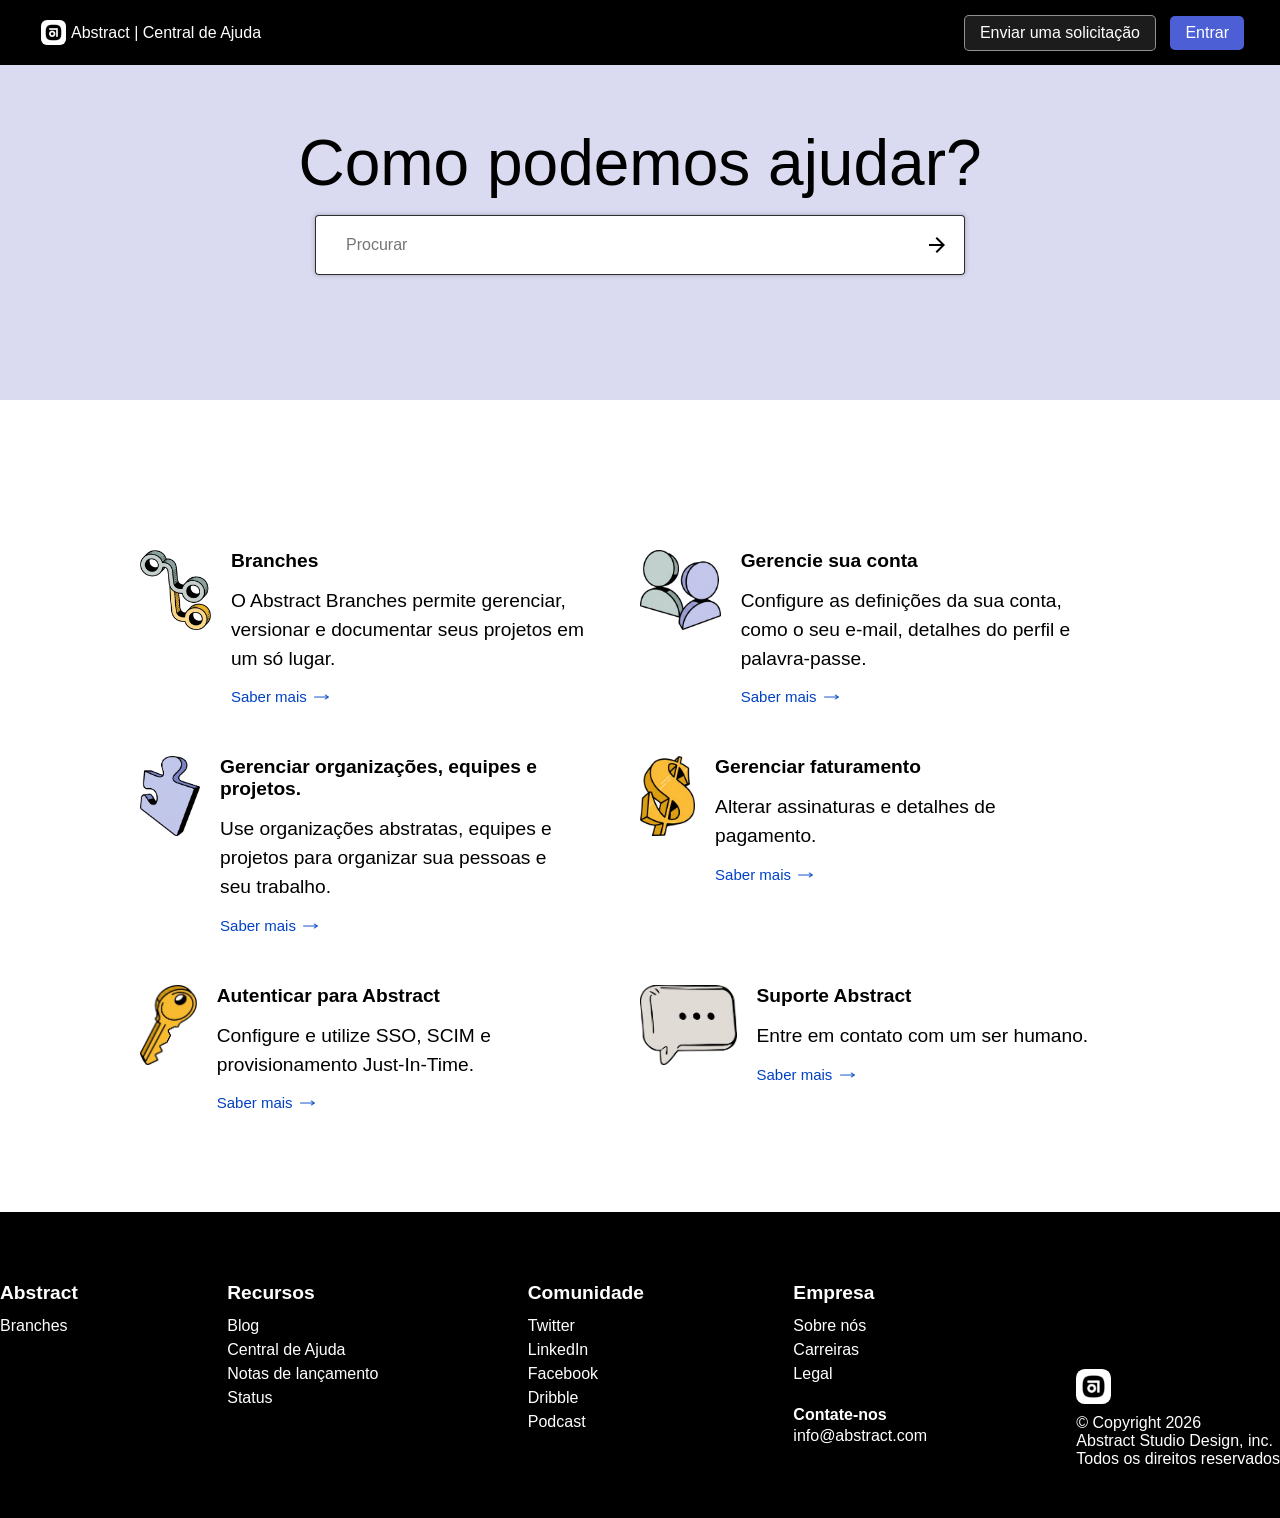
==== commit 6750ccf3: "mudança de idioma para pt-br" ====
--- a/index.html
+++ b/index.html
@@ -6,7 +6,10 @@
     <title>Abstract</title>
     <link rel="stylesheet" href="style/style.css" />
     <link rel="stylesheet" href="style/mobile-first.css" />
-    <link href="https://fonts.googleapis.com/css2?family=Material+Symbols+Outlined" rel="stylesheet"/>
+    <link
+      href="https://fonts.googleapis.com/css2?family=Material+Symbols+Outlined"
+      rel="stylesheet"
+    />
     <!-- <link
       rel="stylesheet"
       href="https://fonts.googleapis.com/css2?family=Material+Symbols+Outlined:opsz,wght,FILL,GRAD@24,400,0,0&icon_names=menu"
@@ -19,7 +22,7 @@
           <img src="img/Abstract.png" alt="" />
           <span>
             <strong>Abstract |</strong>
-            <a href="#">Help Center</a>
+            <a href="#">Central de Ajuda</a>
           </span>
         </div>
         <span id="botao" onclick="ficarVisivel()">
@@ -27,19 +30,19 @@
           <span class="material-symbols-outlined"> menu </span>
         </span>
         <div id="itens" class="menu">
-          <button id="submit">Submit a request</button>
-          <button id="signin">Sign in</button>
+          <button id="submit">Enviar uma solicitação</button>
+          <button id="signin">Entrar</button>
         </div>
       </div>
     </nav>
     <header>
-      <h1>How can we help?</h1>
+      <h1>Como podemos ajudar?</h1>
       <div id="search">
         <input
           type="text"
           name="pesquisa"
           id="ipesquisa"
-          placeholder="Search"
+          placeholder="Procurar"
         />
         <div id="simbolo">
           <span class="material-symbols-outlined"> arrow_forward </span>
@@ -54,11 +57,11 @@
             <div class="conteudo">
               <h2>Branches</h2>
               <p>
-                Abstract Branches lets you manage, version, and document your
-                designs in one place.
-              </p>
-              <a href="#"
-                >Learn More <img src="img/seta-direita.png" alt=""
+                O Abstract Branches permite gerenciar, versionar e documentar
+                seus projetos em um só lugar.
+              </p>
+              <a href="#"
+                >Saber mais <img src="img/seta-direita.png" alt=""
               /></a>
             </div>
           </div>
@@ -67,13 +70,13 @@
           <div class="around">
             <img src="img/image2.png" alt="" />
             <div class="conteudo">
-              <h2>Manage your account</h2>
-              <p>
-                Configure your account settings, such as your email, profile
-                details, and password.
-              </p>
-              <a href="#"
-                >Learn More <img src="img/seta-direita.png" alt=""
+              <h2>Gerencie sua conta</h2>
+              <p>
+                Configure as definições da sua conta, como o seu e-mail,
+                detalhes do perfil e palavra-passe.
+              </p>
+              <a href="#"
+                >Saber mais <img src="img/seta-direita.png" alt=""
               /></a>
             </div>
           </div>
@@ -84,13 +87,13 @@
           <div class="around">
             <img src="img/image3.png" alt="" />
             <div class="conteudo">
-              <h2>Manege organizations, teams, and projects</h2>
-              <p>
-                Use Abstract organizations, teams, and projects to organize your
-                people and your work.
-              </p>
-              <a href="#"
-                >Learn More <img src="img/seta-direita.png" alt=""
+              <h2>Gerenciar organizações, equipes e projetos.</h2>
+              <p>
+                Use organizações abstratas, equipes e projetos para organizar
+                sua pessoas e seu trabalho.
+              </p>
+              <a href="#"
+                >Saber mais <img src="img/seta-direita.png" alt=""
               /></a>
             </div>
           </div>
@@ -99,10 +102,10 @@
           <div class="around">
             <img src="img/image4.png" alt="" />
             <div class="conteudo">
-              <h2>Manage billing</h2>
-              <p>Change subscriptions and payment details.</p>
-              <a href="#"
-                >Learn More <img src="img/seta-direita.png" alt=""
+              <h2>Gerenciar faturamento</h2>
+              <p>Alterar assinaturas e detalhes de pagamento.</p>
+              <a href="#"
+                >Saber mais <img src="img/seta-direita.png" alt=""
               /></a>
             </div>
           </div>
@@ -113,12 +116,12 @@
           <div class="around">
             <img src="img/image5.png" alt="" />
             <div class="conteudo">
-              <h2>Authenticate to Abstract</h2>
-              <p>
-                Set up and configure SSO, SCIM, and Just-In-Time provisioning.
-              </p>
-              <a href="#"
-                >Learn More <img src="img/seta-direita.png" alt=""
+              <h2>Autenticar para Abstract</h2>
+              <p>
+                Configure e utilize SSO, SCIM e provisionamento Just-In-Time.
+              </p>
+              <a href="#"
+                >Saber mais <img src="img/seta-direita.png" alt=""
               /></a>
             </div>
           </div>
@@ -127,10 +130,10 @@
           <div class="around">
             <img src="img/image6.png" />
             <div class="conteudo">
-              <h2>Abstract support</h2>
-              <p>Get in touch with a human.</p>
-              <a href="#"
-                >Learn More <img src="img/seta-direita.png" alt=""
+              <h2>Suporte Abstract</h2>
+              <p>Entre em contato com um ser humano.</p>
+              <a href="#"
+                >Saber mais <img src="img/seta-direita.png" alt=""
               /></a>
             </div>
           </div>
@@ -144,14 +147,14 @@
           <p>Branches</p>
         </div>
         <div class="aside">
-          <h3>Resources</h3>
+          <h3>Recursos</h3>
           <p>Blog</p>
-          <p>Help Center</p>
-          <p>Release Notes</p>
+          <p>Central de Ajuda</p>
+          <p>Notas de lançamento</p>
           <p>Status</p>
         </div>
         <div class="aside">
-          <h3>Community</h3>
+          <h3>Comunidade</h3>
           <p>Twitter</p>
           <p>LinkedIn</p>
           <p>Facebook</p>
@@ -159,12 +162,12 @@
           <p>Podcast</p>
         </div>
         <div class="aside">
-          <h3>Company</h3>
-          <p>About Us</p>
-          <p>Careers</p>
+          <h3>Empresa</h3>
+          <p>Sobre nós</p>
+          <p>Carreiras</p>
           <p>Legal</p>
 
-          <h4>Contact Us</h4>
+          <h4>Contate-nos</h4>
           <p>info@abstract.com</p>
         </div>
         <div class="asidE">
@@ -172,7 +175,7 @@
           <p>
             &COPY; Copyright 2026 <br />
             Abstract Studio Design, inc. <br />
-            All rights reserved
+            Todos os direitos reservados
           </p>
         </div>
       </div>
--- a/style/style.css
+++ b/style/style.css
@@ -128,7 +128,7 @@
 }
 
 header > h1 {
-  font-size: clamp(2rem, 10vw, 4rem);
+  font-size: clamp(1.5rem, 8.5vw, 4rem);
 }
 
 header > div#search {
--- a/style/mobile-first.css
+++ b/style/mobile-first.css
@@ -1,140 +1,159 @@
 @charset "UTF-8";
 
-@media only screen and (max-width: 695px) {
-  .asidE {
-    margin: auto;
+@media only screen and (max-width: 705px) {
+  body {
+    position: relative;
   }
-}
-
-@media only screen and (max-width: 680px) {
+  
   header.corDeFundo {
     height: calc(285px + 174px);
-
+    
     transition-duration: 0.5s;
   }
-
+  
   /*   nav {
     display: flex;
     flex-flow: row wrap;
     justify-content: space-between;
     align-items: center;
     height: auto;
+    } */
+    
+    nav > div#navegacao {
+      justify-content: space-between;
+      margin: 0;
+    }
+    
+    nav > div#abstract {
+      flex-wrap: wrap;
+      margin: 0;
+      padding-left: 15px;
+    }
+    
+    nav > div#abstract > img {
+      margin: 0px;
+      margin-right: 5px;
+    }
+    
+    #botao {
+      display: flex;
+      flex-flow: row nowrap;
+      justify-content: center;
+      align-items: center;
+      
+      padding: 10px;
+      border-radius: 50%;
+      transition-duration: 0.3s;
+    }
+    
+    #botao > span.material-symbols-outlined {
+      display: inline-block;
+      
+      color: white;
+      user-select: none;
+      margin: auto;
+    }
+    
+    #botao:hover {
+      background-color: rgba(163, 163, 163, 0.504);
+      cursor: pointer;
+    }
+    
+    div.menu {
+      display: flex;
+      justify-content: center;
+      align-items: center;
+      opacity: 0;
+      max-height: 0;
+      overflow: hidden;
+      position: absolute;
+      top: 60px;
+      left: 0px;
+      
+      width: 100%;
+      background-color: #1f1f1fc8;
+      margin: 0;
+      
+      transition-duration: 0.3s;
+    }
+    
+    div.menu > ul > li {
+      list-style-type: none;
+      width: 50vw;
+      
+      text-align: center;
+    }
+    
+    div.visivel {
+      display: flex;
+      justify-content: center;
+      align-items: center;
+      
+      opacity: 1;
+      padding: 10px 0px;
+      margin-top: 5px;
+      border-top: 1px solid rgba(112, 112, 112, 0.8);
+      max-height: 200px;
+    }
+    
+    header {
+      margin-top: 65px;
+      height: 300px;
+    }
+    
+    header > div#search {
+      display: flex;
+      flex-flow: row nowrap;
+      justify-content: center;
+      align-items: center;
+      
+      width: 85vw;
+      border-radius: 4px;
+      background-color: white;
+      padding: 5px 15px;
+      overflow: hidden;
+      margin-top: 15px;
+    }
+    
+    main {
+      margin-top: 100px;
+    }
+    
+    main > section {
+      width: 90vw;
+    }
+    
+    main > section > article {
+      justify-content: center;
+      width: 90vw;
+    }
+    
+    main > section > article > div {
+      justify-content: space-evenly;
+    }
+    
+    main > section > article > div.around {
+      flex-flow: row wrap;
+    }
+  }
+  
+  @media only screen and (max-width: 695px) {
+    .asidE {
+      margin: auto;
+    }
+  }
+
+  @media only screen and (max-width: 524px) {
+    /*   nav {
+    position: relative;
+  }
+
+  header {
+    position: absolute;
+    top: 65px;
+    height: calc(300px - 65px);
   } */
 
-  nav > div#navegacao {
-    position: relative;
-    justify-content: space-between;
-    margin: 0;
-  }
-
-  nav > div#abstract {
-    flex-wrap: wrap;
-    margin: 0;
-    padding-left: 15px;
-  }
-
-  nav > div#abstract > img {
-    margin: 0px;
-    margin-right: 5px;
-  }
-
-  #botao {
-    display: flex;
-    flex-flow: row nowrap;
-    justify-content: center;
-    align-items: center;
-
-    padding: 10px;
-    border-radius: 50%;
-    transition-duration: 0.3s;
-  }
-
-  #botao > span.material-symbols-outlined {
-    display: inline-block;
-
-    color: white;
-    user-select: none;
-    margin: auto;
-  }
-
-  #botao:hover {
-    background-color: rgba(163, 163, 163, 0.504);
-    cursor: pointer;
-  }
-
-  div.menu {
-    display: flex;
-    justify-content: center;
-    align-items: center;
-    opacity: 0;
-    max-height: 0;
-    overflow: hidden;
-    position: absolute;
-    top: 60px;
-    left: 0px;
-
-    width: 100%;
-    background-color: #1f1f1fc8;
-    margin: 0;
-
-    transition-duration: 0.3s;
-  }
-
-  div.menu > ul > li {
-    list-style-type: none;
-    width: 50vw;
-
-    text-align: center;
-  }
-
-  div.visivel {
-    display: flex;
-    justify-content: center;
-    align-items: center;
-
-    opacity: 1;
-    padding: 10px 0px;
-    margin-top: 5px;
-    border-top: 1px solid rgba(112, 112, 112, 0.8);
-    max-height: 200px;
-  }
-
-  header > div#search {
-    display: flex;
-    flex-flow: row nowrap;
-    justify-content: center;
-    align-items: center;
-
-    width: 85vw;
-    border-radius: 4px;
-    background-color: white;
-    padding: 5px 15px;
-    overflow: hidden;
-    margin-top: 15px;
-  }
-
-  main {
-    margin-top: 100px;
-  }
-
-  main > section {
-    width: 90vw;
-  }
-
-  main > section > article {
-    width: 90vw;
-  }
-
-  main > section > article > div {
-    justify-content: space-evenly;
-  }
-
-  main > section > article > div.around {
-    flex-flow: row wrap;
-  }
-}
-
-@media only screen and (max-width: 524px) {
   main > section > article > div.around {
     flex-flow: column wrap;
   }
@@ -148,4 +167,4 @@
     text-align: center;
     width: 100%;
   }
-}+}
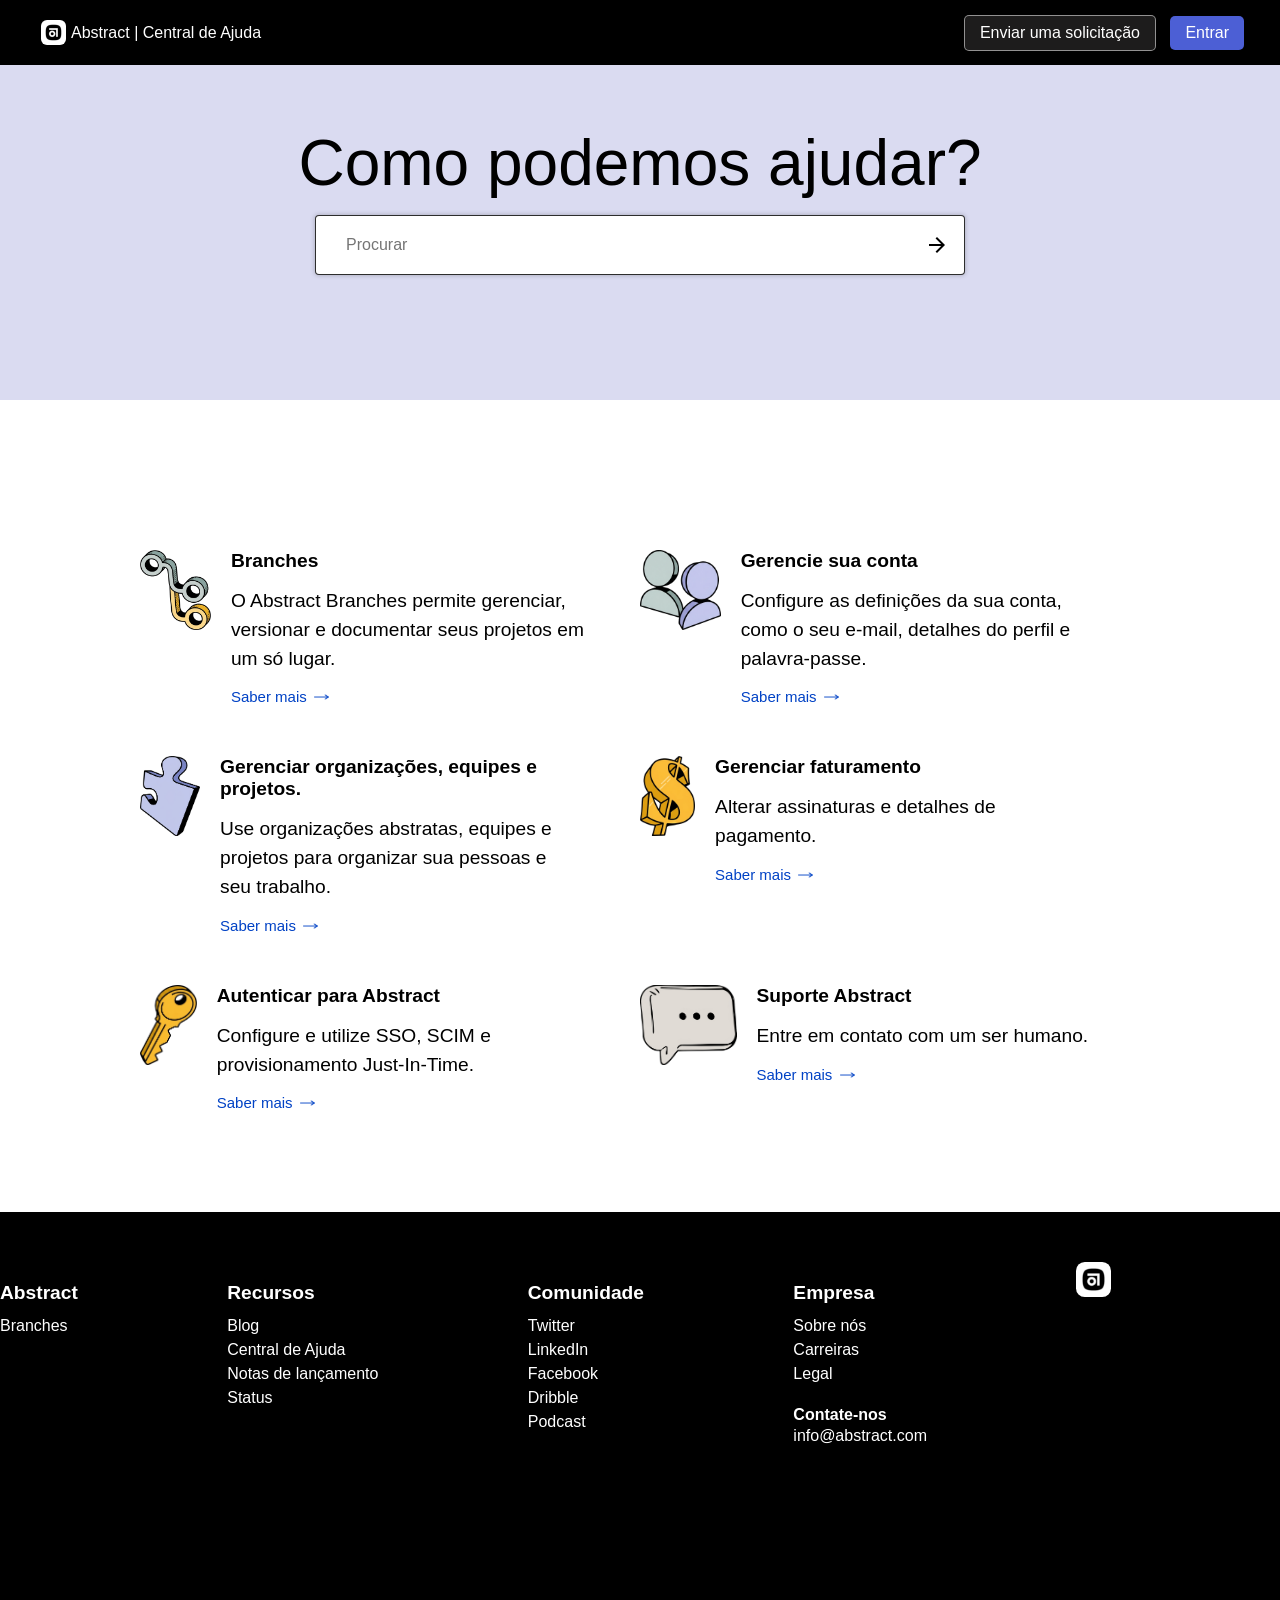
==== commit 0ef05748: "Update index.html" ====
--- a/index.html
+++ b/index.html
@@ -1,11 +1,12 @@
 <!doctype html>
-<html lang="pt-br">
+<html lang="pt-BR">
   <head>
     <meta charset="UTF-8" />
     <meta name="viewport" content="width=device-width, initial-scale=1.0" />
     <title>Abstract</title>
     <link rel="stylesheet" href="style/style.css" />
     <link rel="stylesheet" href="style/mobile-first.css" />
+    <!-- <link rel="shortcut icon" href="favicon.ico" type="image/x-icon" /> -->
     <link
       href="https://fonts.googleapis.com/css2?family=Material+Symbols+Outlined"
       rel="stylesheet"
@@ -53,7 +54,7 @@
       <section>
         <article class="asideTp">
           <div class="around">
-            <img src="img/image1.png" alt="" />
+            <img src="img/image1.png" alt="imagem1" />
             <div class="conteudo">
               <h2>Branches</h2>
               <p>
@@ -133,8 +134,8 @@
               <h2>Suporte Abstract</h2>
               <p>Entre em contato com um ser humano.</p>
               <a href="#"
-                >Saber mais <img src="img/seta-direita.png" alt=""
-              /></a>
+                >Saber mais <img src="img/seta-direita.png" alt="" />
+              </a>
             </div>
           </div>
         </article>
@@ -172,11 +173,11 @@
         </div>
         <div class="asidE">
           <img src="img/Abstract.png" alt="" />
-          <p>
+          <main>
             &COPY; Copyright 2026 <br />
             Abstract Studio Design, inc. <br />
             Todos os direitos reservados
-          </p>
+          </main>
         </div>
       </div>
     </footer>
--- a/style/mobile-first.css
+++ b/style/mobile-first.css
@@ -135,7 +135,7 @@
     main > section > article > div.around {
       flex-flow: row wrap;
     }
-  }
+}
   
   @media only screen and (max-width: 695px) {
     .asidE {
@@ -144,6 +144,9 @@
   }
 
   @media only screen and (max-width: 524px) {
+    nav {
+      padding: 0px 15px;
+    }
     /*   nav {
     position: relative;
   }
@@ -154,17 +157,17 @@
     height: calc(300px - 65px);
   } */
 
-  main > section > article > div.around {
-    flex-flow: column wrap;
-  }
+    main > section > article > div.around {
+      flex-flow: column wrap;
+    }
 
-  main > section > article > div.around > img {
-    margin: auto;
-    margin-bottom: 30px;
-  }
+    main > section > article > div.around > img {
+      margin: auto;
+      margin-bottom: 30px;
+    }
 
-  main > section > article > div.around > div.conteudo {
-    text-align: center;
-    width: 100%;
-  }
-}
+    main > section > article > div.around > div.conteudo {
+      text-align: center;
+      width: 100%;
+    }
+}
